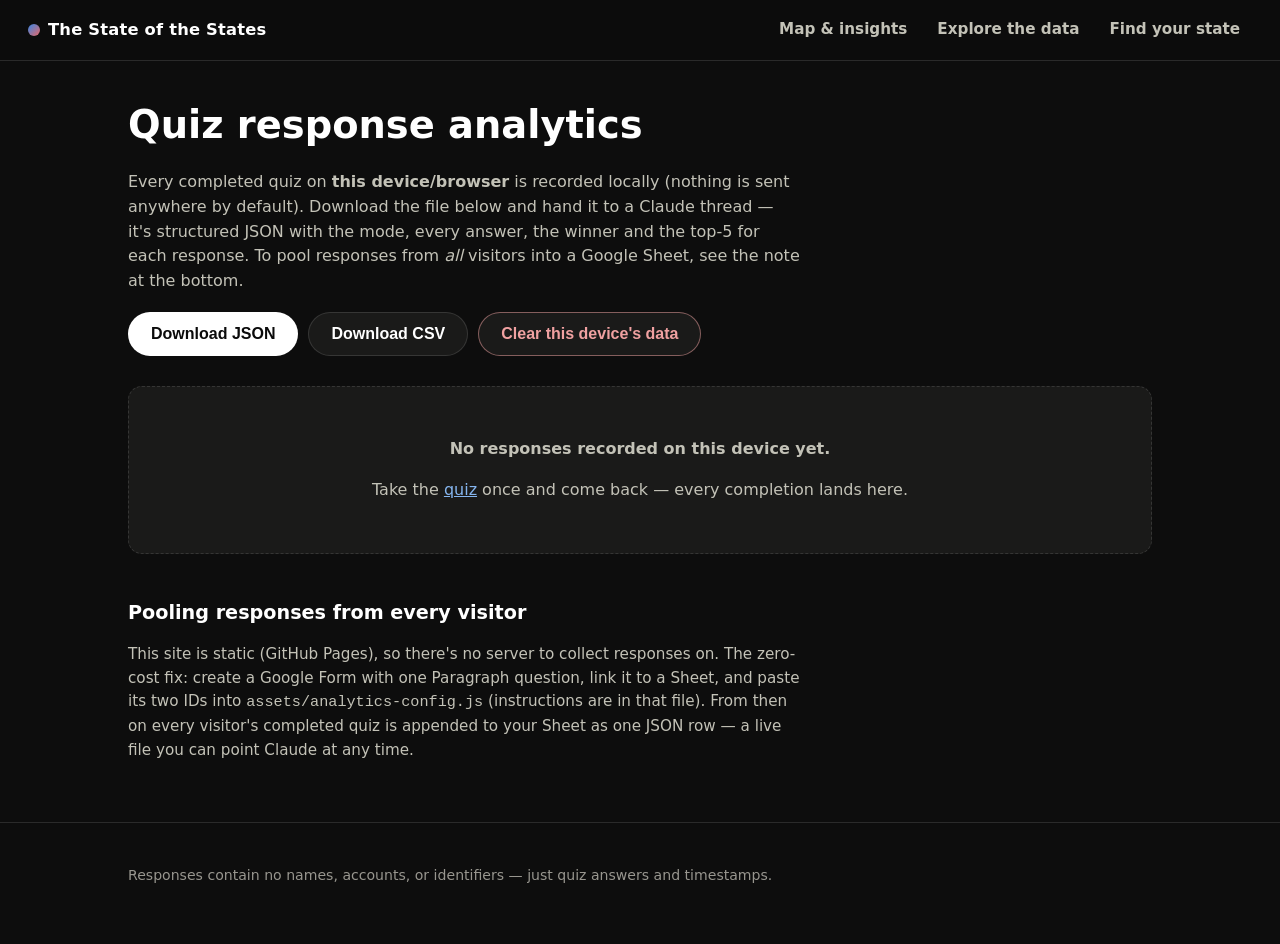
==== analytics.html @ fc708172 "v2: mixing board, analytics, ranks, icons, new data & five new insight sections - The mixing board: " ====
<!DOCTYPE html>
<html lang="en">
<head>
<meta charset="UTF-8">
<meta name="viewport" content="width=device-width, initial-scale=1">
<title>Response analytics — The State of the States</title>
<meta name="robots" content="noindex">
<link rel="stylesheet" href="assets/site.css">
<link rel="icon" href="data:image/svg+xml,<svg xmlns='http://www.w3.org/2000/svg' viewBox='0 0 100 100'><text y='.9em' font-size='90'>🗺️</text></svg>">
</head>
<body>
<a class="skip-link" href="#main">Skip to content</a>

<nav class="site-nav" aria-label="Main">
  <a class="brand" href="index.html"><span class="flag-dot" aria-hidden="true"></span>The State of the States</a>
  <a class="nav-link" href="index.html">Map &amp; insights</a>
  <a class="nav-link" href="explore.html">Explore the data</a>
  <a class="nav-link" href="survey.html">Find your state</a>
</nav>

<main id="main" class="wrap">
  <h1 style="margin:34px 0 6px;font-size:clamp(1.7rem,4.5vw,2.4rem)">Quiz response analytics</h1>
  <p style="color:var(--ink-2);max-width:66ch">Every completed quiz on <strong>this device/browser</strong> is
    recorded locally (nothing is sent anywhere by default). Download the file below and hand it to a Claude
    thread — it's structured JSON with the mode, every answer, the winner and the top-5 for each response.
    To pool responses from <em>all</em> visitors into a Google Sheet, see the note at the bottom.</p>

  <div class="an-actions">
    <button class="btn primary" id="dl-json">Download JSON</button>
    <button class="btn" id="dl-csv">Download CSV</button>
    <button class="btn" id="clear" style="border-color:rgba(240,161,161,.5);color:#f0a1a1">Clear this device's data</button>
  </div>

  <div id="dash"></div>

  <h2 style="margin-top:44px;font-size:1.2rem">Pooling responses from every visitor</h2>
  <p style="color:var(--ink-2);max-width:70ch;font-size:.95rem">This site is static (GitHub Pages), so there's no
    server to collect responses on. The zero-cost fix: create a Google Form with one Paragraph question, link it
    to a Sheet, and paste its two IDs into <code>assets/analytics-config.js</code> (instructions are in that file).
    From then on every visitor's completed quiz is appended to your Sheet as one JSON row — a live file you can
    point Claude at any time.</p>
</main>

<footer class="site-footer">
  <div class="wrap"><p>Responses contain no names, accounts, or identifiers — just quiz answers and timestamps.</p></div>
</footer>

<script src="assets/data.js"></script>
<script src="assets/common.js"></script>
<script src="assets/analytics-config.js"></script>
<script src="assets/analytics.js"></script>
<script>
(function () {
  'use strict';
  const A = window.SSAnalytics, SS = window.SS, S = window.STATES;
  const dash = document.getElementById('dash');

  function render() {
    const list = A.all();
    if (!list.length) {
      dash.innerHTML = '<div class="an-empty"><p><strong>No responses recorded on this device yet.</strong></p>' +
        '<p>Take the <a href="survey.html">quiz</a> once and come back — every completion lands here.</p></div>';
      return;
    }
    const byWinner = {};
    let scoreSum = 0, longN = 0;
    list.forEach(r => {
      byWinner[r.winner] = (byWinner[r.winner] || 0) + 1;
      scoreSum += r.score || 0;
      if (r.mode === 'long') longN++;
    });
    const winners = Object.entries(byWinner).sort((a, b) => b[1] - a[1]);
    const maxW = winners[0][1];
    const name = ab => (S.find(s => s.abbr === ab) || { name: ab }).name;

    dash.innerHTML = `
      <div class="an-grid">
        <div class="stat-tile"><div class="big">${list.length}</div><div class="who">responses</div><div class="note">recorded on this device</div></div>
        <div class="stat-tile"><div class="big">${(scoreSum / list.length).toFixed(0)}%</div><div class="who">average match score</div></div>
        <div class="stat-tile"><div class="big">${longN} / ${list.length - longN}</div><div class="who">long / short quizzes</div></div>
        <div class="stat-tile"><div class="big">${name(winners[0][0])}</div><div class="who">most common match</div><div class="note">won ${winners[0][1]} time${winners[0][1] > 1 ? 's' : ''}</div></div>
      </div>
      <h2 style="font-size:1.1rem;margin:26px 0 8px">Winning states</h2>
      <ul class="bar-list" style="--accent:var(--blue)">
        ${winners.map(([ab, n]) => `<li>
          <span class="bl-name">${name(ab)}</span>
          <span class="bl-track"><span class="bl-fill" style="width:${(n / maxW * 100).toFixed(0)}%"></span></span>
          <span class="bl-val">${n}</span></li>`).join('')}
      </ul>
      <h2 style="font-size:1.1rem;margin:26px 0 8px">Raw responses</h2>
      <div class="table-scroller" style="max-height:40vh">
        <table class="data"><thead><tr><th>When</th><th>Mode</th><th>Winner</th><th>Score</th><th>Top 5</th></tr></thead>
        <tbody>${list.slice().reverse().map(r => `<tr>
          <td>${new Date(r.ts).toLocaleString()}</td><td>${r.mode}</td>
          <td>${name(r.winner)}</td><td class="num">${(r.score || 0).toFixed(0)}%</td>
          <td>${(r.top5 || []).join(' · ')}</td></tr>`).join('')}</tbody></table>
      </div>`;
  }

  document.getElementById('dl-json').addEventListener('click', () => {
    const payload = {
      exported: new Date().toISOString(),
      site: 'The State of the States — find-your-state quiz responses',
      schema: 'v: version, ts: ISO timestamp, mode: long|short, answers: {questionId:[chosenOptionIndexes]}, winner: state abbr, score: 0-100 match, top5: state abbrs',
      responses: A.all()
    };
    A.download('state-quiz-responses.json', JSON.stringify(payload, null, 2), 'application/json');
  });
  document.getElementById('dl-csv').addEventListener('click', () => {
    A.download('state-quiz-responses.csv', A.toCSV(A.all()), 'text/csv');
  });
  document.getElementById('clear').addEventListener('click', () => {
    if (confirm('Delete all responses stored in this browser? This cannot be undone.')) { A.clearAll(); render(); }
  });
  render();
})();
</script>
</body>
</html>
---- assets/site.css ----
/* The State of the States — shared styles. Dark, Wrapped-style theme. */
:root {
  color-scheme: dark;
  --page: #0d0d0d;
  --surface: #1a1a19;
  --surface-2: #222220;
  --ink: #ffffff;
  --ink-2: #c3c2b7;
  --ink-muted: #98968f;
  --hairline: rgba(255, 255, 255, 0.12);
  --grid: #2c2c2a;
  --blue: #3987e5;
  --orange: #eb6834;
  --aqua: #1baf7a;
  --yellow: #eda100;
  --magenta: #e87ba4;
  --violet: #9085e9;
  --red: #e66767;
  --focus: #86b6ef;
  --radius: 14px;
  --maxw: 1080px;
  font-family: system-ui, -apple-system, "Segoe UI", sans-serif;
}
* { box-sizing: border-box; }
html { scroll-behavior: smooth; }
@media (prefers-reduced-motion: reduce) { html { scroll-behavior: auto; } }
body {
  margin: 0;
  background: var(--page);
  color: var(--ink);
  line-height: 1.55;
  -webkit-font-smoothing: antialiased;
}
a { color: var(--focus); }
a:hover { color: #b7d3f6; }
:focus-visible { outline: 3px solid var(--focus); outline-offset: 2px; border-radius: 4px; }

.skip-link {
  position: absolute; left: -9999px; top: 0; z-index: 200;
  background: var(--focus); color: #0b0b0b; padding: 10px 16px; border-radius: 0 0 8px 0;
  font-weight: 700; text-decoration: none;
}
.skip-link:focus { left: 0; }

/* ---------- Nav ---------- */
.site-nav {
  position: sticky; top: 0; z-index: 100;
  display: flex; align-items: center; gap: 6px; flex-wrap: wrap;
  padding: 10px clamp(12px, 4vw, 28px);
  background: rgba(13, 13, 13, 0.86);
  backdrop-filter: blur(10px);
  border-bottom: 1px solid var(--hairline);
}
.site-nav .brand {
  font-weight: 800; font-size: 1.02rem; letter-spacing: 0.2px;
  color: var(--ink); text-decoration: none; margin-right: auto;
  display: flex; align-items: center; gap: 8px;
}
.brand .flag-dot { width: 12px; height: 12px; border-radius: 50%; background: linear-gradient(135deg, var(--blue), var(--red)); flex: none; }
.site-nav a.nav-link {
  color: var(--ink-2); text-decoration: none; font-weight: 600; font-size: 0.95rem;
  padding: 8px 12px; border-radius: 999px;
}
.site-nav a.nav-link:hover { color: var(--ink); background: var(--surface-2); }
.site-nav a.nav-link[aria-current="page"] { color: #0b0b0b; background: var(--ink); }

main { display: block; }
.wrap { max-width: var(--maxw); margin: 0 auto; padding: 0 clamp(14px, 4vw, 28px); }

/* ---------- Hero ---------- */
.hero { padding: clamp(44px, 9vw, 100px) 0 clamp(20px, 4vw, 44px); text-align: center; position: relative; overflow: hidden; }
.hero .kicker { color: var(--ink-muted); font-weight: 700; letter-spacing: 0.16em; text-transform: uppercase; font-size: 0.8rem; }
.hero h1 {
  margin: 10px auto 14px; max-width: 21ch;
  font-size: clamp(2.1rem, 6.4vw, 4.2rem); line-height: 1.05; font-weight: 850; letter-spacing: -0.02em;
  background: linear-gradient(92deg, #86b6ef, #ffffff 45%, #e87ba4);
  -webkit-background-clip: text; background-clip: text; color: transparent;
}
.hero p.sub { color: var(--ink-2); max-width: 56ch; margin: 0 auto; font-size: clamp(1rem, 2.4vw, 1.15rem); }
.hero .cta-row { display: flex; gap: 12px; justify-content: center; flex-wrap: wrap; margin-top: 26px; }

.btn {
  display: inline-block; padding: 12px 22px; border-radius: 999px; font-weight: 750; font-size: 1rem;
  text-decoration: none; border: 1px solid var(--hairline); color: var(--ink); background: var(--surface);
  cursor: pointer;
}
.btn:hover { background: var(--surface-2); color: var(--ink); }
.btn.primary { background: var(--ink); color: #0b0b0b; border-color: transparent; }
.btn.primary:hover { background: #e6e6e0; color: #0b0b0b; }

/* ---------- Map section ---------- */
.map-section { padding: 8px 0 30px; }
.map-panel {
  background: var(--surface); border: 1px solid var(--hairline); border-radius: var(--radius);
  padding: clamp(12px, 2.5vw, 24px);
}
.map-controls { display: flex; gap: 12px; align-items: center; flex-wrap: wrap; margin-bottom: 8px; }
.map-controls label { font-weight: 700; color: var(--ink-2); font-size: 0.95rem; }
select, input[type="search"], input[type="text"] {
  background: var(--surface-2); color: var(--ink); border: 1px solid var(--hairline);
  border-radius: 10px; padding: 9px 12px; font-size: 1rem; font-family: inherit;
  max-width: 100%;
}
.map-hint { color: var(--ink-muted); font-size: 0.86rem; margin: 4px 0 0; }

.usmap { width: 100%; height: auto; display: block; }
.usmap path.state-shape, .usmap circle.state-shape {
  stroke: var(--page); stroke-width: 1; cursor: pointer;
  transition: opacity 0.15s ease;
}
@media (prefers-reduced-motion: reduce) { .usmap .state-shape { transition: none; } }
.usmap .state-shape:hover, .usmap .state-shape:focus-visible { opacity: 0.82; stroke: #ffffff; stroke-width: 1.5; }
.usmap .state-shape:focus-visible { outline: none; }

.legend-row { display: flex; align-items: center; gap: 10px; margin-top: 10px; flex-wrap: wrap; }
.legend-bar { flex: 1 1 220px; height: 12px; border-radius: 6px; border: 1px solid var(--hairline); min-width: 160px; }
.legend-row .lg { color: var(--ink-2); font-size: 0.85rem; font-variant-numeric: tabular-nums; white-space: nowrap; }

.map-tooltip {
  position: fixed; z-index: 150; pointer-events: none;
  background: #0b0b0b; border: 1px solid var(--hairline); border-radius: 10px;
  padding: 8px 12px; font-size: 0.9rem; max-width: 260px; box-shadow: 0 6px 24px rgba(0,0,0,0.5);
}
.map-tooltip .tt-name { font-weight: 800; }
.map-tooltip .tt-val { color: var(--ink-2); font-variant-numeric: tabular-nums; }

/* ---------- Insight sections ---------- */
.insight {
  position: relative; overflow: clip;
  padding: clamp(56px, 10vw, 120px) 0;
  border-top: 1px solid var(--hairline);
}
.insight .glow {
  position: absolute; inset: -20% -10% auto; height: 70%; z-index: 0; pointer-events: none;
  background: radial-gradient(60% 60% at 50% 0%, var(--accent, var(--blue)) 0%, transparent 70%);
  opacity: 0.16;
}
.insight .wrap { position: relative; z-index: 1; }
.insight .kicker {
  color: var(--accent, var(--blue)); font-weight: 800; letter-spacing: 0.16em;
  text-transform: uppercase; font-size: 0.8rem;
}
.insight h2 { font-size: clamp(1.7rem, 5vw, 3rem); line-height: 1.08; margin: 8px 0 10px; letter-spacing: -0.015em; font-weight: 850; max-width: 24ch; }
.insight p.lede { color: var(--ink-2); max-width: 60ch; font-size: clamp(1rem, 2.3vw, 1.12rem); }

.stat-row { display: grid; grid-template-columns: repeat(auto-fit, minmax(200px, 1fr)); gap: 14px; margin-top: 26px; }
.stat-tile {
  background: var(--surface); border: 1px solid var(--hairline); border-radius: var(--radius);
  padding: 18px 18px 16px;
}
.stat-tile .big {
  font-size: clamp(1.9rem, 4.6vw, 2.9rem); font-weight: 850; letter-spacing: -0.02em; line-height: 1.05;
  color: var(--ink);
}
.stat-tile .who { color: var(--accent, var(--blue)); font-weight: 750; margin-top: 2px; }
.stat-tile .note { color: var(--ink-muted); font-size: 0.88rem; margin-top: 6px; }

.bar-list { margin: 22px 0 0; padding: 0; list-style: none; display: grid; gap: 9px; max-width: 640px; }
.bar-list li { display: grid; grid-template-columns: 118px 1fr max-content; gap: 10px; align-items: center; font-size: 0.94rem; }
.bar-list .bl-name { color: var(--ink-2); font-weight: 650; text-align: right; overflow: hidden; text-overflow: ellipsis; white-space: nowrap; }
.bar-list .bl-track { background: var(--grid); border-radius: 4px; height: 14px; position: relative; }
.bar-list .bl-fill {
  position: absolute; inset: 0 auto 0 0; width: 0; border-radius: 4px 4px 4px 4px;
  background: var(--accent, var(--blue));
  transition: width 0.9s cubic-bezier(0.2, 0.7, 0.2, 1);
}
@media (prefers-reduced-motion: reduce) { .bar-list .bl-fill { transition: none; } }
.bar-list .bl-val { color: var(--ink-2); font-variant-numeric: tabular-nums; font-weight: 650; }

.reveal { opacity: 0; transform: translateY(26px); transition: opacity 0.7s ease, transform 0.7s ease; }
.reveal.in { opacity: 1; transform: none; }
@media (prefers-reduced-motion: reduce) { .reveal { opacity: 1; transform: none; transition: none; } }

/* Food marquee */
.food-strip { display: flex; flex-wrap: wrap; gap: 10px; margin-top: 24px; }
.food-chip {
  background: var(--surface); border: 1px solid var(--hairline); border-radius: 999px;
  padding: 8px 16px; font-size: 0.95rem; color: var(--ink-2);
}
.food-chip b { color: var(--ink); }

/* ---------- Explorer table ---------- */
.toolbar { display: flex; gap: 10px; flex-wrap: wrap; align-items: end; margin: 18px 0 12px; }
.toolbar .field { display: grid; gap: 4px; }
.toolbar .field > span { font-size: 0.82rem; font-weight: 700; color: var(--ink-muted); text-transform: uppercase; letter-spacing: 0.08em; }
.chip-row { display: flex; gap: 8px; flex-wrap: wrap; }
.chip-toggle {
  border: 1px solid var(--hairline); background: var(--surface); color: var(--ink-2);
  border-radius: 999px; padding: 8px 14px; font-size: 0.92rem; font-weight: 650; cursor: pointer; font-family: inherit;
}
.chip-toggle[aria-pressed="true"] { background: var(--focus); color: #0b0b0b; border-color: transparent; }
.result-count { color: var(--ink-muted); font-size: 0.9rem; margin: 4px 0 10px; }

.table-scroller {
  overflow: auto; border: 1px solid var(--hairline); border-radius: var(--radius);
  max-height: 74vh; background: var(--surface);
}
table.data { border-collapse: separate; border-spacing: 0; width: 100%; font-size: 0.92rem; }
table.data th, table.data td { padding: 9px 12px; white-space: nowrap; border-bottom: 1px solid var(--grid); text-align: right; }
table.data th:first-child, table.data td:first-child { text-align: left; position: sticky; left: 0; background: var(--surface); z-index: 2; }
table.data thead th {
  position: sticky; top: 0; background: var(--surface-2); z-index: 3; text-align: right;
  font-size: 0.8rem; text-transform: uppercase; letter-spacing: 0.04em; color: var(--ink-2);
}
table.data thead th:first-child { z-index: 4; background: var(--surface-2); text-align: left; }
table.data thead th button {
  all: unset; cursor: pointer; font: inherit; color: inherit; display: inline-flex; gap: 5px; align-items: center;
}
table.data thead th button:focus-visible { outline: 3px solid var(--focus); outline-offset: 2px; border-radius: 4px; }
table.data tbody tr:hover td { background: rgba(255,255,255,0.045); }
/* the sticky first column must stay opaque on hover, or scrolled columns bleed through behind the state name */
table.data tbody tr:hover td:first-child { background: #242423; }
table.data td.num { font-variant-numeric: tabular-nums; }
table.data td .st-name { font-weight: 700; color: var(--ink); }
.dir-best { color: #7ddf9a; } .dir-worst { color: #f0a1a1; }

/* ---------- Survey ---------- */
.survey-pick { display: grid; grid-template-columns: repeat(auto-fit, minmax(250px, 1fr)); gap: 16px; margin: 26px 0; }
.pick-card {
  background: var(--surface); border: 1px solid var(--hairline); border-radius: var(--radius);
  padding: 22px; display: grid; gap: 8px;
}
.pick-card h2 { margin: 0; font-size: 1.3rem; }
.pick-card p { margin: 0; color: var(--ink-2); font-size: 0.96rem; }
.pick-card .btn { justify-self: start; margin-top: 8px; }

.q-progress { display: flex; align-items: center; gap: 12px; margin: 18px 0 6px; }
.q-progress .track { flex: 1; height: 8px; background: var(--grid); border-radius: 4px; overflow: hidden; }
.q-progress .fill { height: 100%; width: 0; background: linear-gradient(90deg, var(--blue), var(--magenta)); transition: width 0.3s ease; }
@media (prefers-reduced-motion: reduce) { .q-progress .fill { transition: none; } }
.q-progress .txt { color: var(--ink-muted); font-size: 0.88rem; font-variant-numeric: tabular-nums; }

fieldset.q {
  border: 1px solid var(--hairline); border-radius: var(--radius); background: var(--surface);
  padding: 20px; margin: 0 0 16px;
}
fieldset.q legend { font-weight: 800; font-size: 1.12rem; padding: 0 8px; }
fieldset.q .q-help { color: var(--ink-muted); font-size: 0.9rem; margin: 2px 0 12px; }
.opt { display: flex; gap: 10px; align-items: flex-start; padding: 10px 12px; border-radius: 10px; cursor: pointer; }
.opt:hover { background: var(--surface-2); }
.opt input { margin-top: 4px; accent-color: var(--focus); width: 18px; height: 18px; flex: none; }
.opt .opt-label { font-weight: 600; }
.opt .opt-sub { display: block; color: var(--ink-muted); font-size: 0.86rem; font-weight: 400; }

.survey-actions { display: flex; gap: 12px; margin: 20px 0 60px; flex-wrap: wrap; }

.result-hero {
  text-align: center; padding: 40px 20px; border-radius: var(--radius);
  background: radial-gradient(90% 120% at 50% 0%, rgba(57,135,229,0.28), transparent 70%), var(--surface);
  border: 1px solid var(--hairline); margin-top: 20px;
}
.result-hero .rh-kicker { color: var(--ink-muted); text-transform: uppercase; letter-spacing: 0.16em; font-weight: 800; font-size: 0.8rem; }
.result-hero h2 { font-size: clamp(2.2rem, 8vw, 4rem); margin: 8px 0 2px; letter-spacing: -0.02em; }
.result-hero .rh-nick { color: var(--ink-2); font-style: italic; }
.result-hero .rh-score { font-size: 1.1rem; color: var(--focus); font-weight: 800; margin-top: 8px; }
.why-chips { display: flex; flex-wrap: wrap; gap: 8px; justify-content: center; margin-top: 18px; }
.why-chip { background: var(--surface-2); border: 1px solid var(--hairline); border-radius: 999px; padding: 7px 14px; font-size: 0.88rem; color: var(--ink-2); }
.runner-list { list-style: none; margin: 22px 0; padding: 0; display: grid; gap: 10px; }
.runner-list li {
  display: grid; grid-template-columns: 2.2rem 1fr max-content; gap: 12px; align-items: center;
  background: var(--surface); border: 1px solid var(--hairline); border-radius: 12px; padding: 12px 16px;
}
.runner-list .rk { font-weight: 850; color: var(--ink-muted); font-variant-numeric: tabular-nums; }
.runner-list .nm { font-weight: 750; }
.runner-list .nm small { display: block; color: var(--ink-muted); font-weight: 500; }
.runner-list .sc { font-variant-numeric: tabular-nums; font-weight: 750; color: var(--focus); }
details.all-ranks { margin: 10px 0 40px; }
details.all-ranks summary { cursor: pointer; font-weight: 700; color: var(--ink-2); padding: 8px 0; }

/* ---------- State detail dialog ---------- */
dialog.state-dialog {
  background: var(--surface); color: var(--ink); border: 1px solid var(--hairline); border-radius: 16px;
  padding: 0; width: min(680px, calc(100vw - 28px)); max-height: 86vh;
}
dialog.state-dialog::backdrop { background: rgba(0, 0, 0, 0.65); }
.sd-head { display: flex; align-items: baseline; gap: 12px; padding: 20px 22px 6px; position: sticky; top: 0; background: var(--surface); }
.sd-head h2 { margin: 0; font-size: 1.6rem; }
.sd-head .sd-nick { color: var(--ink-muted); font-style: italic; }
.sd-head .close-btn { margin-left: auto; }
.close-btn {
  background: var(--surface-2); border: 1px solid var(--hairline); color: var(--ink);
  border-radius: 999px; width: 38px; height: 38px; font-size: 1.1rem; cursor: pointer; flex: none;
}
.sd-body { padding: 6px 22px 24px; overflow: auto; }
.sd-group h3 { font-size: 0.82rem; text-transform: uppercase; letter-spacing: 0.1em; color: var(--ink-muted); margin: 18px 0 6px; }
.sd-grid { display: grid; grid-template-columns: repeat(auto-fill, minmax(170px, 1fr)); gap: 8px 16px; }
.sd-item .sd-v { font-weight: 750; font-variant-numeric: tabular-nums; }
.sd-item .sd-k { color: var(--ink-muted); font-size: 0.82rem; }

/* ---------- Footer ---------- */
.site-footer {
  border-top: 1px solid var(--hairline); margin-top: 60px; padding: 28px 0 44px;
  color: var(--ink-muted); font-size: 0.88rem;
}
.site-footer .wrap { display: grid; gap: 6px; }

@media (max-width: 640px) {
  .bar-list li { grid-template-columns: 86px 1fr max-content; font-size: 0.86rem; }
  .site-nav { gap: 2px; }
  .site-nav a.nav-link { padding: 8px 9px; font-size: 0.88rem; }
}

/* ---------- v2: state icons ---------- */
.st-icon { vertical-align: -0.35em; flex: none; }
.sd-icon { display: inline-flex; align-items: center; }
.icon-cell { display: inline-flex; align-items: center; gap: 8px; }
.icon-cell .st-icon { color: var(--focus); opacity: 0.9; }

/* ---------- v2: rank chips ---------- */
.rank-chip {
  display: inline-block; font-size: 0.68rem; font-weight: 800; vertical-align: 0.15em;
  background: var(--surface-2); border: 1px solid var(--hairline); color: var(--ink-muted);
  border-radius: 999px; padding: 1px 7px; margin-left: 4px; font-variant-numeric: tabular-nums;
}
.rank-chip.rank-good { color: #7ddf9a; border-color: rgba(125, 223, 154, 0.4); }
.rank-chip.rank-bad { color: #f0a1a1; border-color: rgba(240, 161, 161, 0.4); }
.sd-legend { color: var(--ink-muted); font-size: 0.84rem; margin: 6px 0 0; }

/* ---------- v2: hover tooltips (mouse + keyboard) ---------- */
.has-tip { position: relative; border-radius: 8px; }
.has-tip:hover, .has-tip:focus-visible { background: rgba(255, 255, 255, 0.05); }
.has-tip:hover::after, .has-tip:focus-visible::after {
  content: attr(data-tip);
  position: absolute; left: 0; bottom: calc(100% + 6px); z-index: 60;
  width: max(200px, 100%); max-width: 270px;
  background: #0b0b0b; color: var(--ink-2); border: 1px solid var(--hairline);
  border-radius: 10px; padding: 8px 11px; font-size: 0.8rem; font-weight: 450; line-height: 1.45;
  box-shadow: 0 8px 28px rgba(0, 0, 0, 0.55); pointer-events: none; white-space: normal;
}
.has-tip[data-tip=""]::after { display: none; }

/* ---------- v2: scatter plot ---------- */
.scatter-wrap { margin-top: 26px; background: var(--surface); border: 1px solid var(--hairline); border-radius: var(--radius); padding: 16px; }
.scatter-wrap svg { width: 100%; height: auto; display: block; }
.scatter-wrap .axis-lbl { fill: var(--ink-muted); font-size: 12px; font-family: inherit; }
.scatter-wrap .dot { cursor: pointer; }
.scatter-wrap .dot:hover circle, .scatter-wrap .dot:focus-visible circle { stroke: #fff; stroke-width: 2; }
.scatter-wrap .dot:focus-visible { outline: none; }
.scatter-wrap .dot-lbl { fill: var(--ink-2); font-size: 11px; font-weight: 700; font-family: inherit; }
.scatter-note { color: var(--ink-muted); font-size: 0.84rem; margin: 8px 4px 0; }

/* ---------- v2: full-51 strip (politics etc.) ---------- */
.strip-51 { display: flex; align-items: flex-end; gap: 2px; height: 120px; margin-top: 24px; }
.strip-51 .sbar { flex: 1; min-width: 3px; border-radius: 2px 2px 0 0; position: relative; border: 0; padding: 0; cursor: pointer; background: var(--grid); }
.strip-51 .sbar:hover, .strip-51 .sbar:focus-visible { outline: 2px solid #fff; outline-offset: 1px; }
.strip-caption { display: flex; justify-content: space-between; color: var(--ink-muted); font-size: 0.8rem; margin-top: 6px; }

/* ---------- v2: podium ---------- */
.podium { display: grid; grid-template-columns: repeat(auto-fit, minmax(150px, 1fr)); gap: 12px; margin-top: 26px; }
.podium .pod {
  background: var(--surface); border: 1px solid var(--hairline); border-radius: var(--radius);
  padding: 16px; text-align: center; display: grid; gap: 4px; justify-items: center;
}
.podium .pod .medal { font-size: 1.4rem; }
.podium .pod .pd-name { font-weight: 800; }
.podium .pod .pd-val { color: var(--accent, var(--blue)); font-weight: 750; font-variant-numeric: tabular-nums; }
.podium .pod .pd-sub { color: var(--ink-muted); font-size: 0.8rem; }
.podium .pod .st-icon { color: var(--accent, var(--blue)); }

/* ---------- v2: glossary ---------- */
.glossary { columns: 2; gap: 34px; margin-top: 16px; }
@media (max-width: 760px) { .glossary { columns: 1; } }
.glossary dt { font-weight: 750; margin-top: 12px; break-after: avoid; }
.glossary dd { margin: 2px 0 0; color: var(--ink-2); font-size: 0.92rem; }

/* ---------- v2: the mixing board ---------- */
.mixer-result {
  position: sticky; top: 58px; z-index: 40;
  text-align: center; padding: 22px 16px 18px; margin: 18px 0 22px;
  border-radius: var(--radius); border: 1px solid var(--hairline);
  background:
    radial-gradient(120% 160% at 50% -20%, rgba(57,135,229,0.32), transparent 60%),
    radial-gradient(120% 160% at 80% 120%, rgba(232,123,164,0.16), transparent 60%),
    rgba(13, 13, 13, 0.92);
  backdrop-filter: blur(8px);
  overflow: hidden;
}
.mixer-result .mr-stage { min-height: 132px; display: grid; place-items: center; }
.mixer-result .mr-card { display: grid; justify-items: center; gap: 2px; }
.mixer-result .mr-icon { color: var(--focus); filter: drop-shadow(0 0 18px rgba(57,135,229,0.55)); }
.mixer-result .mr-q {
  font-size: 84px; font-weight: 850; line-height: 1;
  background: linear-gradient(120deg, #86b6ef, #e87ba4, #eda100);
  -webkit-background-clip: text; background-clip: text; color: transparent;
}
.mixer-result h2 { margin: 4px 0 0; font-size: clamp(1.6rem, 5vw, 2.4rem); letter-spacing: -0.02em; }
.mixer-result .mr-sub { color: var(--ink-2); font-size: 0.92rem; }
.mixer-result .mr-score { color: var(--focus); font-weight: 800; font-variant-numeric: tabular-nums; }
.mixer-result .mr-runners { color: var(--ink-muted); font-size: 0.85rem; margin-top: 6px; }
.mr-swap-in { animation: mrPop 0.45s cubic-bezier(0.2, 1.4, 0.3, 1); }
@keyframes mrPop {
  0% { opacity: 0; transform: translateY(16px) scale(0.86); filter: blur(4px); }
  100% { opacity: 1; transform: none; filter: none; }
}
@media (prefers-reduced-motion: reduce) { .mr-swap-in { animation: none; } }

.fader-board { display: grid; grid-template-columns: repeat(auto-fit, minmax(290px, 1fr)); gap: 12px 26px; margin: 8px 0 30px; }
.fader { background: var(--surface); border: 1px solid var(--hairline); border-radius: 12px; padding: 12px 16px 10px; }
.fader .f-name { font-size: 0.78rem; font-weight: 800; letter-spacing: 0.07em; text-transform: uppercase; color: var(--ink-muted); display: flex; justify-content: space-between; gap: 8px; }
.fader .f-live { color: var(--focus); font-weight: 700; text-transform: none; letter-spacing: 0; }
.fader .f-ends { display: flex; justify-content: space-between; color: var(--ink-2); font-size: 0.88rem; font-weight: 650; margin-top: 2px; }
.fader input[type="range"] {
  width: 100%; margin: 8px 0 2px; accent-color: var(--focus); height: 22px; cursor: grab;
}
.fader input[type="range"]:active { cursor: grabbing; }
.fader.f-active { border-color: rgba(134, 182, 239, 0.55); box-shadow: 0 0 0 1px rgba(134, 182, 239, 0.25), 0 0 22px rgba(57, 135, 229, 0.15); }

.preset-bar { display: flex; gap: 8px; flex-wrap: wrap; align-items: center; margin: 0 0 18px; }
.preset-chip {
  display: inline-flex; align-items: center; gap: 7px;
  background: var(--surface); border: 1px solid var(--hairline); border-radius: 999px;
  padding: 7px 8px 7px 14px; font-size: 0.9rem; color: var(--ink-2);
}
.preset-chip .load-btn { all: unset; cursor: pointer; font-weight: 700; color: var(--ink); }
.preset-chip .load-btn:focus-visible { outline: 3px solid var(--focus); outline-offset: 2px; border-radius: 4px; }
.preset-chip .del-btn { all: unset; cursor: pointer; color: var(--ink-muted); width: 20px; height: 20px; text-align: center; border-radius: 50%; }
.preset-chip .del-btn:hover { color: #f0a1a1; background: rgba(240,161,161,.12); }
.preset-chip.builtin { border-style: dashed; }
.save-form { display: inline-flex; gap: 6px; }
.save-form input { padding: 7px 10px; border-radius: 999px; font-size: 0.9rem; width: 150px; }

/* ---------- v2: analytics page ---------- */
.an-grid { display: grid; grid-template-columns: repeat(auto-fit, minmax(230px, 1fr)); gap: 14px; margin: 22px 0; }
.an-empty { background: var(--surface); border: 1px dashed var(--hairline); border-radius: var(--radius); padding: 34px; text-align: center; color: var(--ink-2); }
.an-actions { display: flex; gap: 10px; flex-wrap: wrap; margin: 18px 0 30px; }
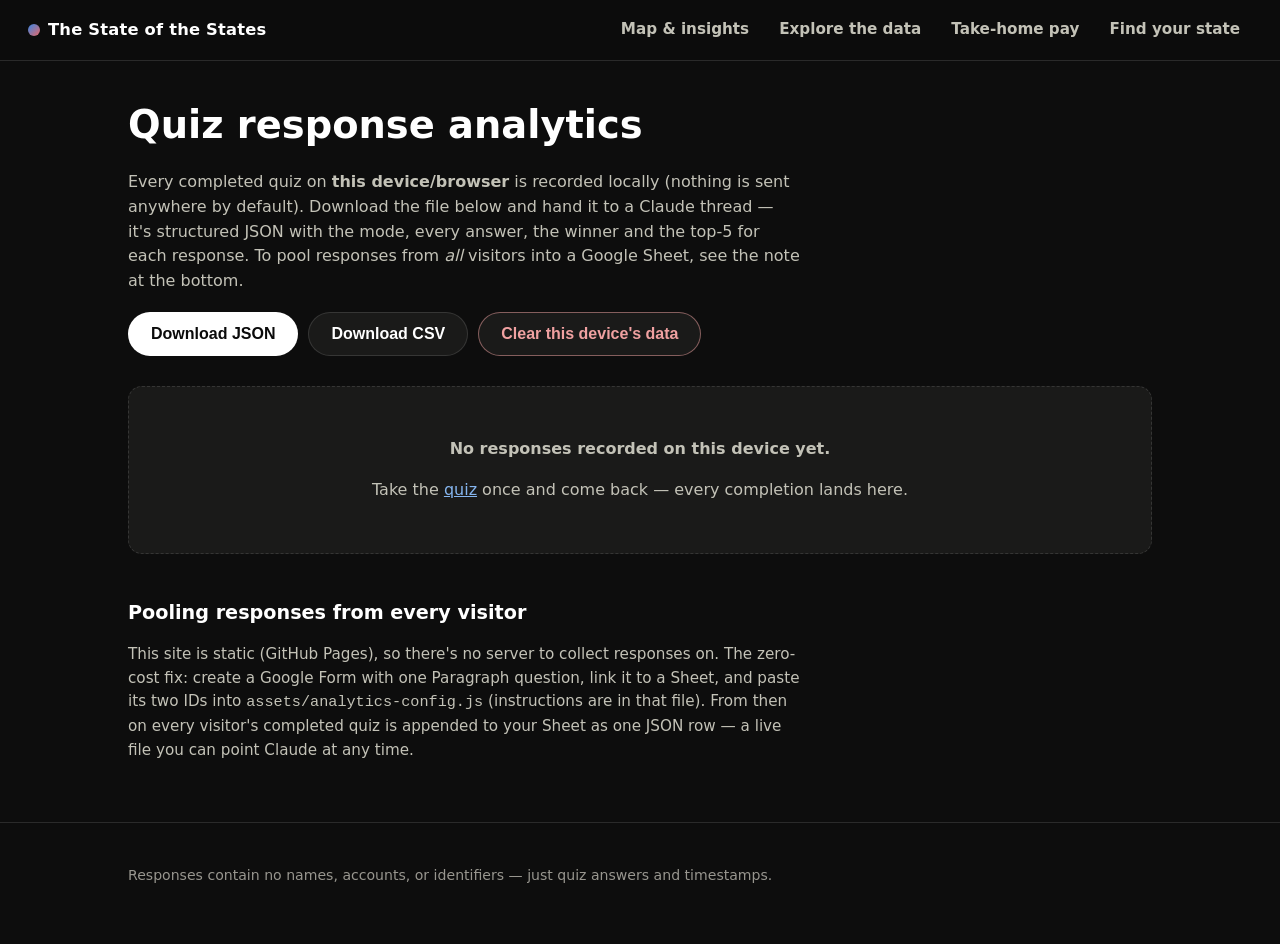
==== commit b2a53325: "Take-home pay comparator page - New paycheck.html: enter a salary + filing status, compare estimated" ====
--- a/analytics.html
+++ b/analytics.html
@@ -5,7 +5,7 @@
 <meta name="viewport" content="width=device-width, initial-scale=1">
 <title>Response analytics — The State of the States</title>
 <meta name="robots" content="noindex">
-<link rel="stylesheet" href="assets/site.css">
+<link rel="stylesheet" href="assets/site.css?v=4">
 <link rel="icon" href="data:image/svg+xml,<svg xmlns='http://www.w3.org/2000/svg' viewBox='0 0 100 100'><text y='.9em' font-size='90'>🗺️</text></svg>">
 </head>
 <body>
@@ -15,6 +15,7 @@
   <a class="brand" href="index.html"><span class="flag-dot" aria-hidden="true"></span>The State of the States</a>
   <a class="nav-link" href="index.html">Map &amp; insights</a>
   <a class="nav-link" href="explore.html">Explore the data</a>
+  <a class="nav-link" href="paycheck.html">Take-home pay</a>
   <a class="nav-link" href="survey.html">Find your state</a>
 </nav>
 
@@ -45,10 +46,10 @@
   <div class="wrap"><p>Responses contain no names, accounts, or identifiers — just quiz answers and timestamps.</p></div>
 </footer>
 
-<script src="assets/data.js"></script>
-<script src="assets/common.js"></script>
-<script src="assets/analytics-config.js"></script>
-<script src="assets/analytics.js"></script>
+<script src="assets/data.js?v=4"></script>
+<script src="assets/common.js?v=4"></script>
+<script src="assets/analytics-config.js?v=4"></script>
+<script src="assets/analytics.js?v=4"></script>
 <script>
 (function () {
   'use strict';
--- a/assets/site.css
+++ b/assets/site.css
@@ -419,6 +419,42 @@
 .save-form { display: inline-flex; gap: 6px; }
 .save-form input { padding: 7px 10px; border-radius: 999px; font-size: 0.9rem; width: 150px; }
 
+/* ---------- v4: take-home pay page ---------- */
+.pay-inputs {
+  display: grid; grid-template-columns: repeat(auto-fit, minmax(240px, 1fr)); gap: 16px 26px;
+  background: var(--surface); border: 1px solid var(--hairline); border-radius: var(--radius);
+  padding: 20px; margin-top: 18px;
+}
+.pay-inputs .field { display: grid; gap: 6px; align-content: start; }
+.pay-inputs .field > span { font-size: 0.82rem; font-weight: 700; color: var(--ink-muted); text-transform: uppercase; letter-spacing: 0.08em; }
+.salary-wrap {
+  display: flex; align-items: center; gap: 6px;
+  background: var(--surface-2); border: 1px solid var(--hairline); border-radius: 10px; padding: 4px 12px;
+  font-size: 1.35rem; font-weight: 800;
+}
+.salary-wrap input {
+  all: unset; width: 100%; font-size: 1.35rem; font-weight: 800; font-variant-numeric: tabular-nums;
+  padding: 6px 0; color: var(--ink);
+}
+.pay-inputs input[type="range"] { width: 100%; accent-color: var(--focus); }
+#pay-table td, #pay-table th { text-align: right; }
+#pay-table td:first-child, #pay-table th:first-child { text-align: left; }
+
+/* ---------- v3: statehood timeline ---------- */
+.timeline { position: relative; height: 128px; margin: 26px 0 10px; }
+.timeline .tl-track { position: absolute; left: 0; right: 0; top: 56px; height: 2px; background: var(--grid); }
+.timeline .tl-dot {
+  position: absolute; width: 14px; height: 14px; margin-left: -7px;
+  border-radius: 50%; border: 2px solid var(--page); background: var(--accent, var(--violet));
+  cursor: pointer; padding: 0;
+}
+.timeline .tl-dot:hover, .timeline .tl-dot:focus-visible { transform: scale(1.5); background: #fff; }
+.timeline .tl-tick {
+  position: absolute; top: 108px; transform: translateX(-50%);
+  color: var(--ink-muted); font-size: 0.78rem; font-variant-numeric: tabular-nums;
+}
+@media (max-width: 640px) { .timeline .tl-tick:nth-child(odd) { display: none; } }
+
 /* ---------- v2: analytics page ---------- */
 .an-grid { display: grid; grid-template-columns: repeat(auto-fit, minmax(230px, 1fr)); gap: 14px; margin: 22px 0; }
 .an-empty { background: var(--surface); border: 1px dashed var(--hairline); border-radius: var(--radius); padding: 34px; text-align: center; color: var(--ink-2); }
